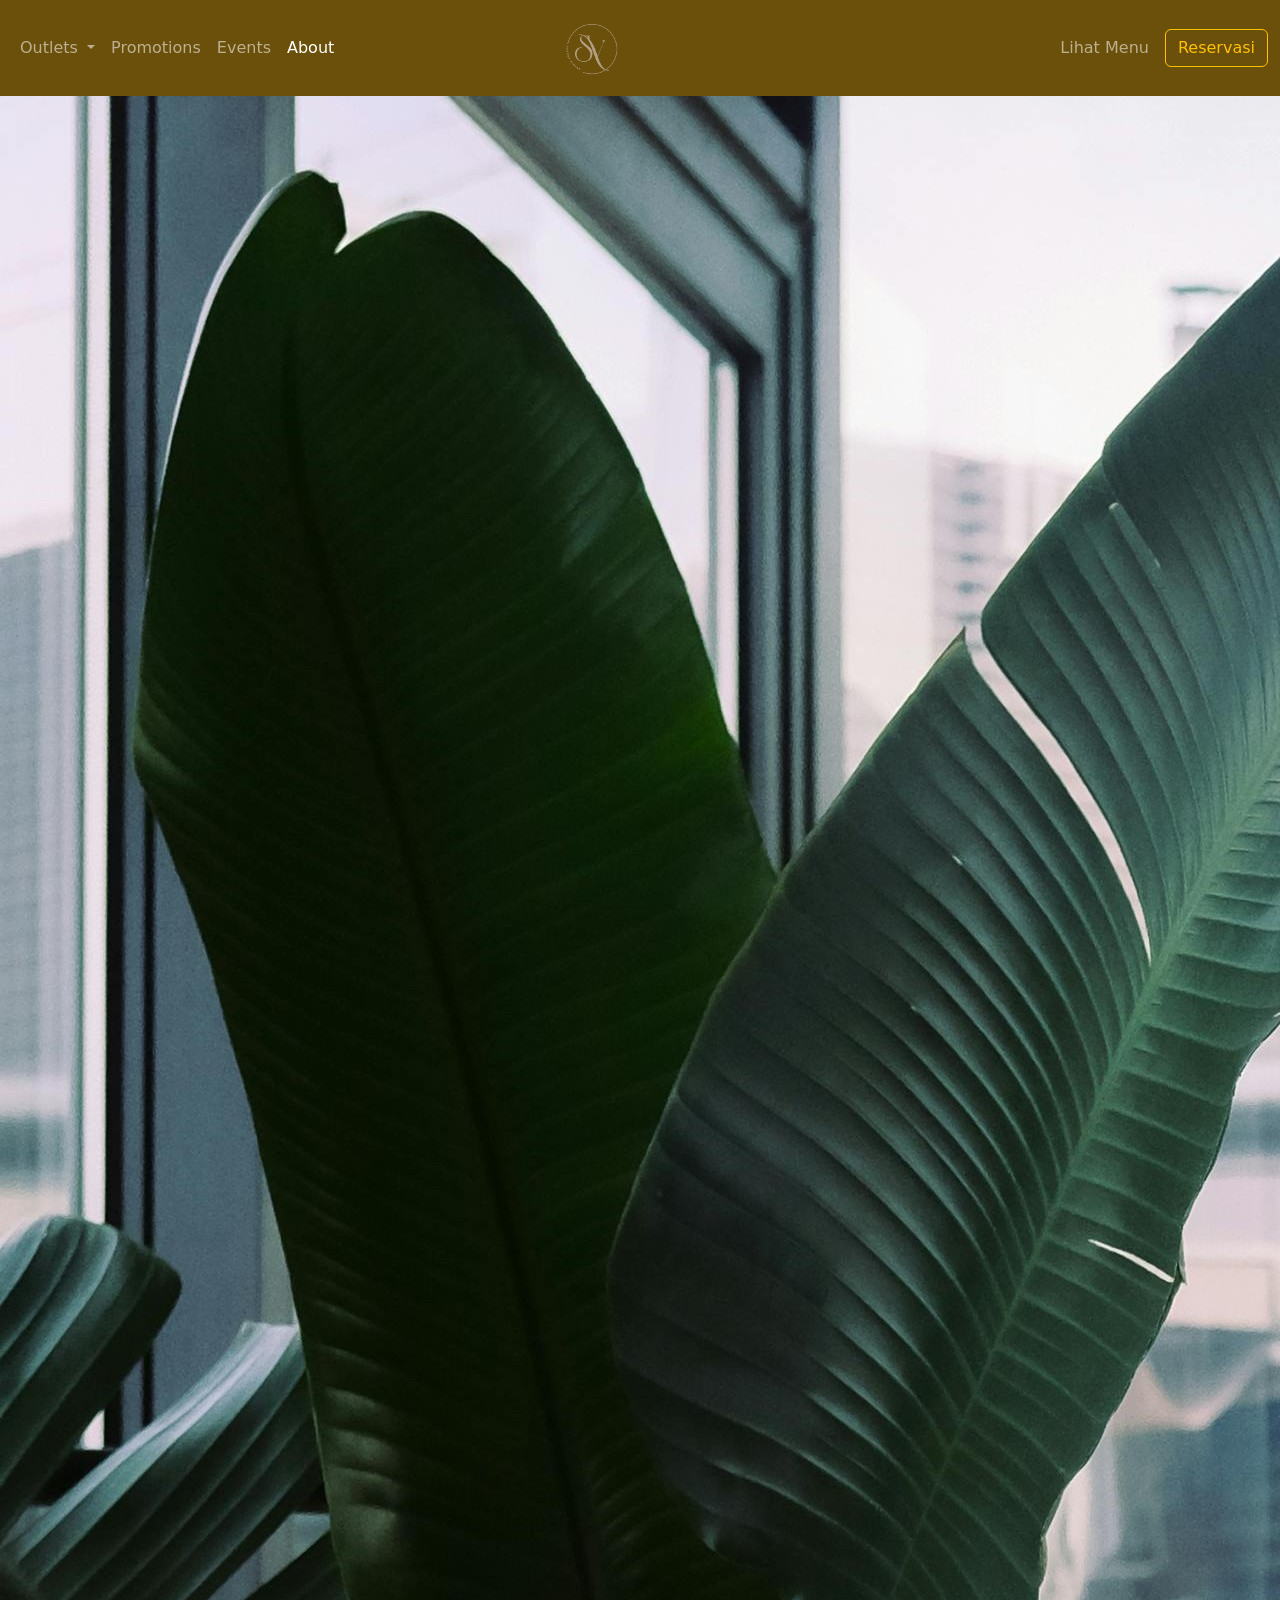
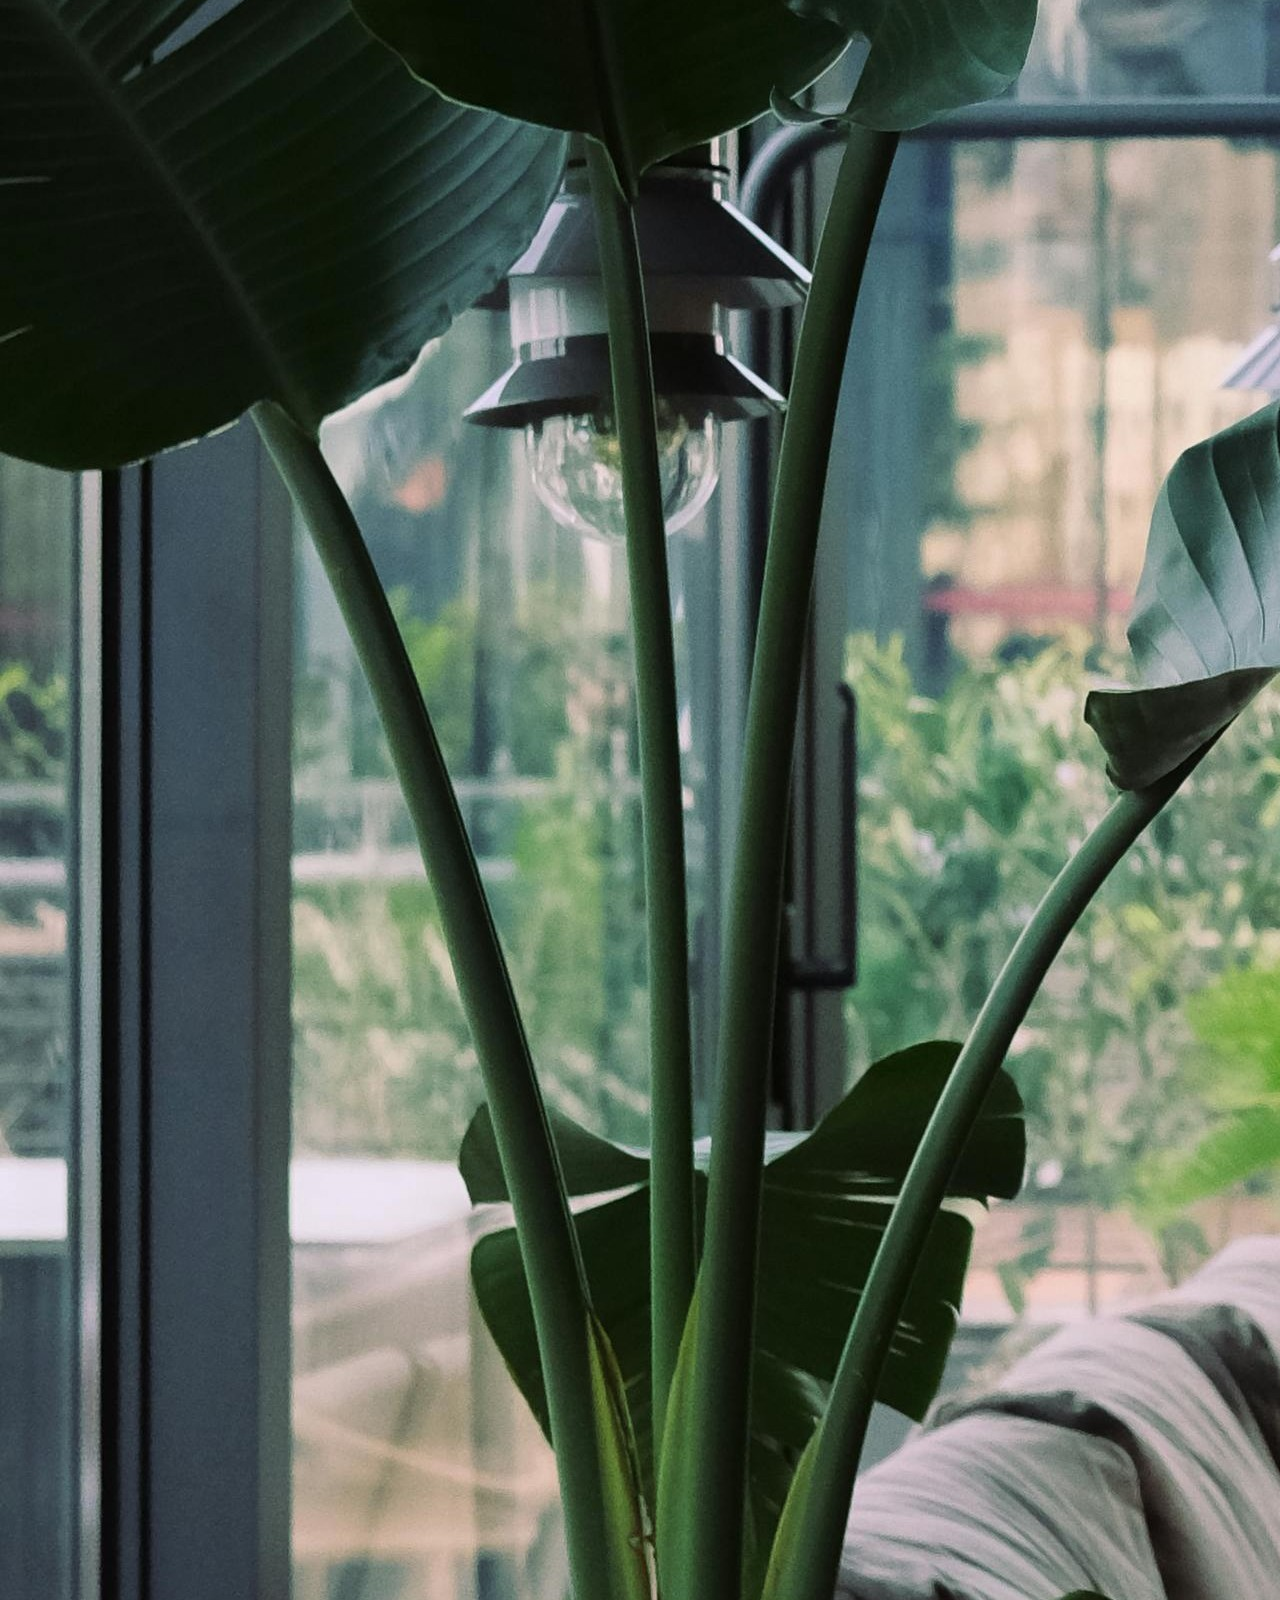
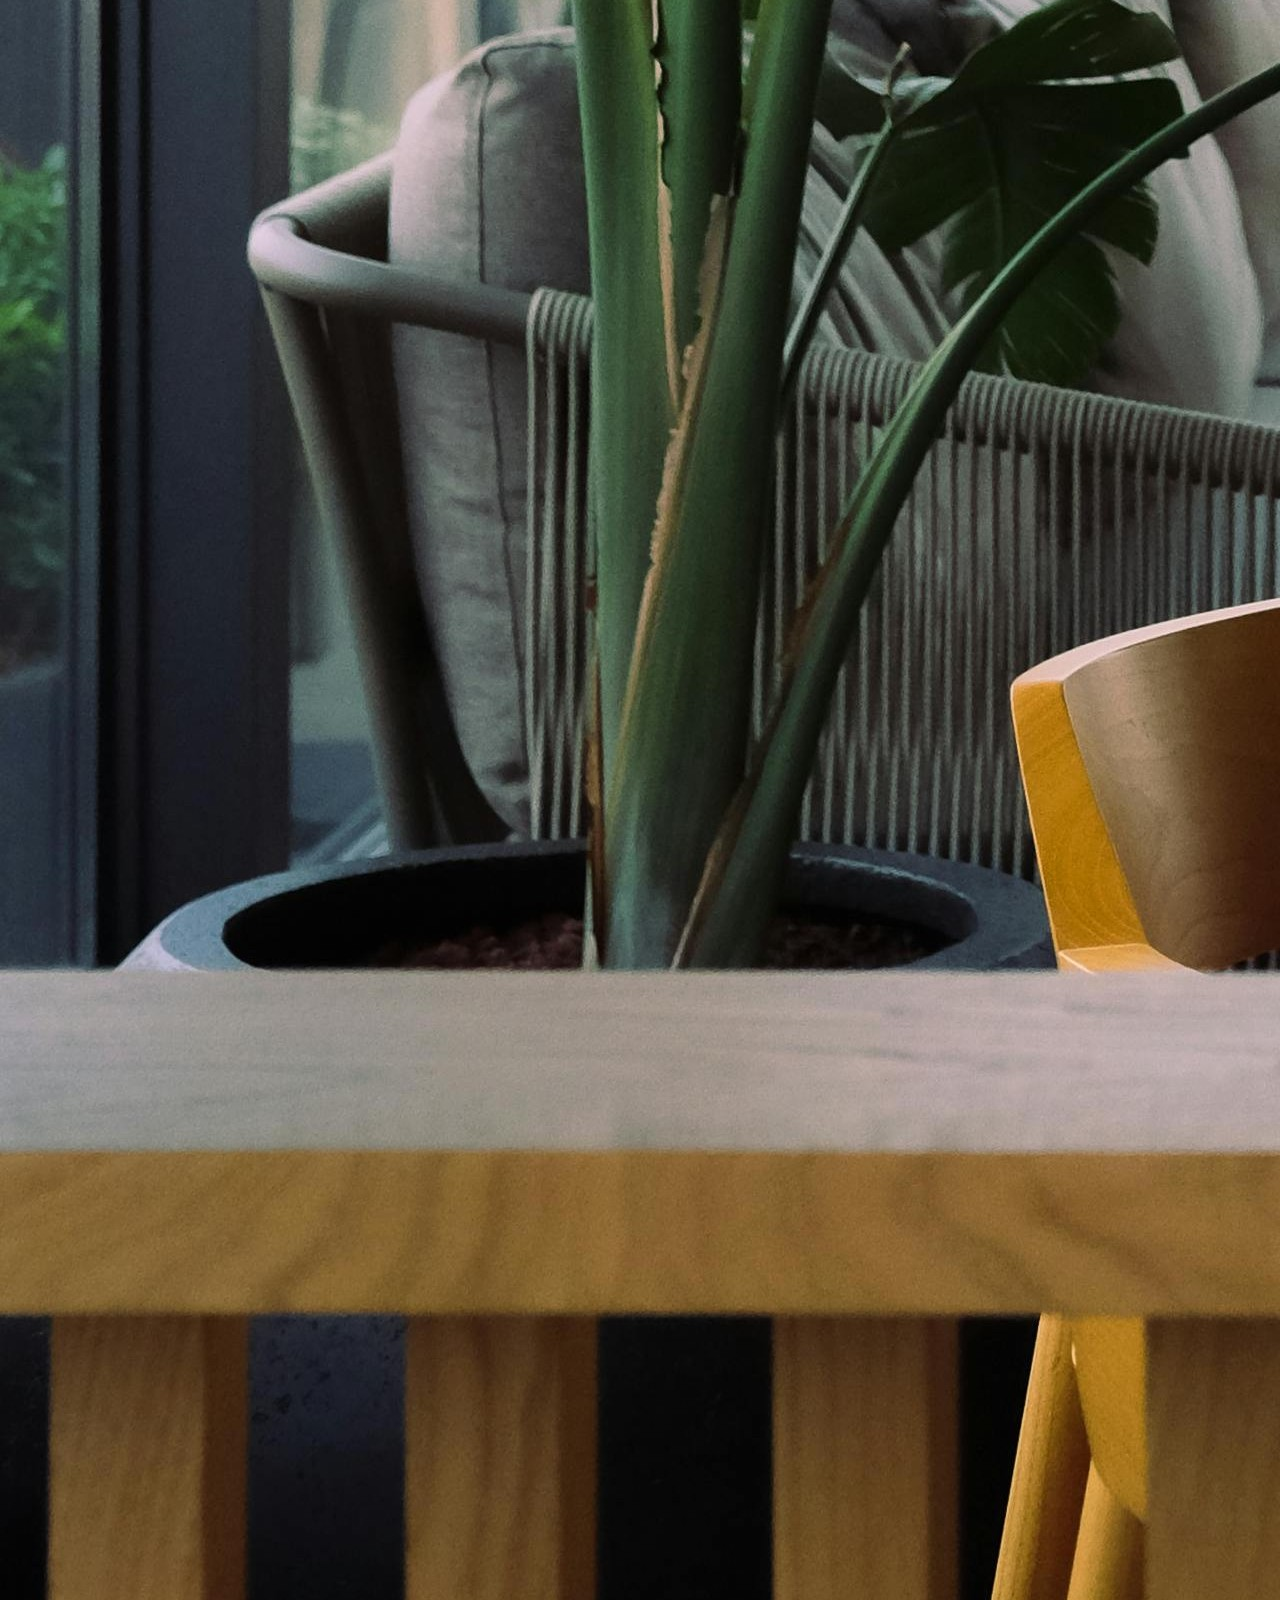
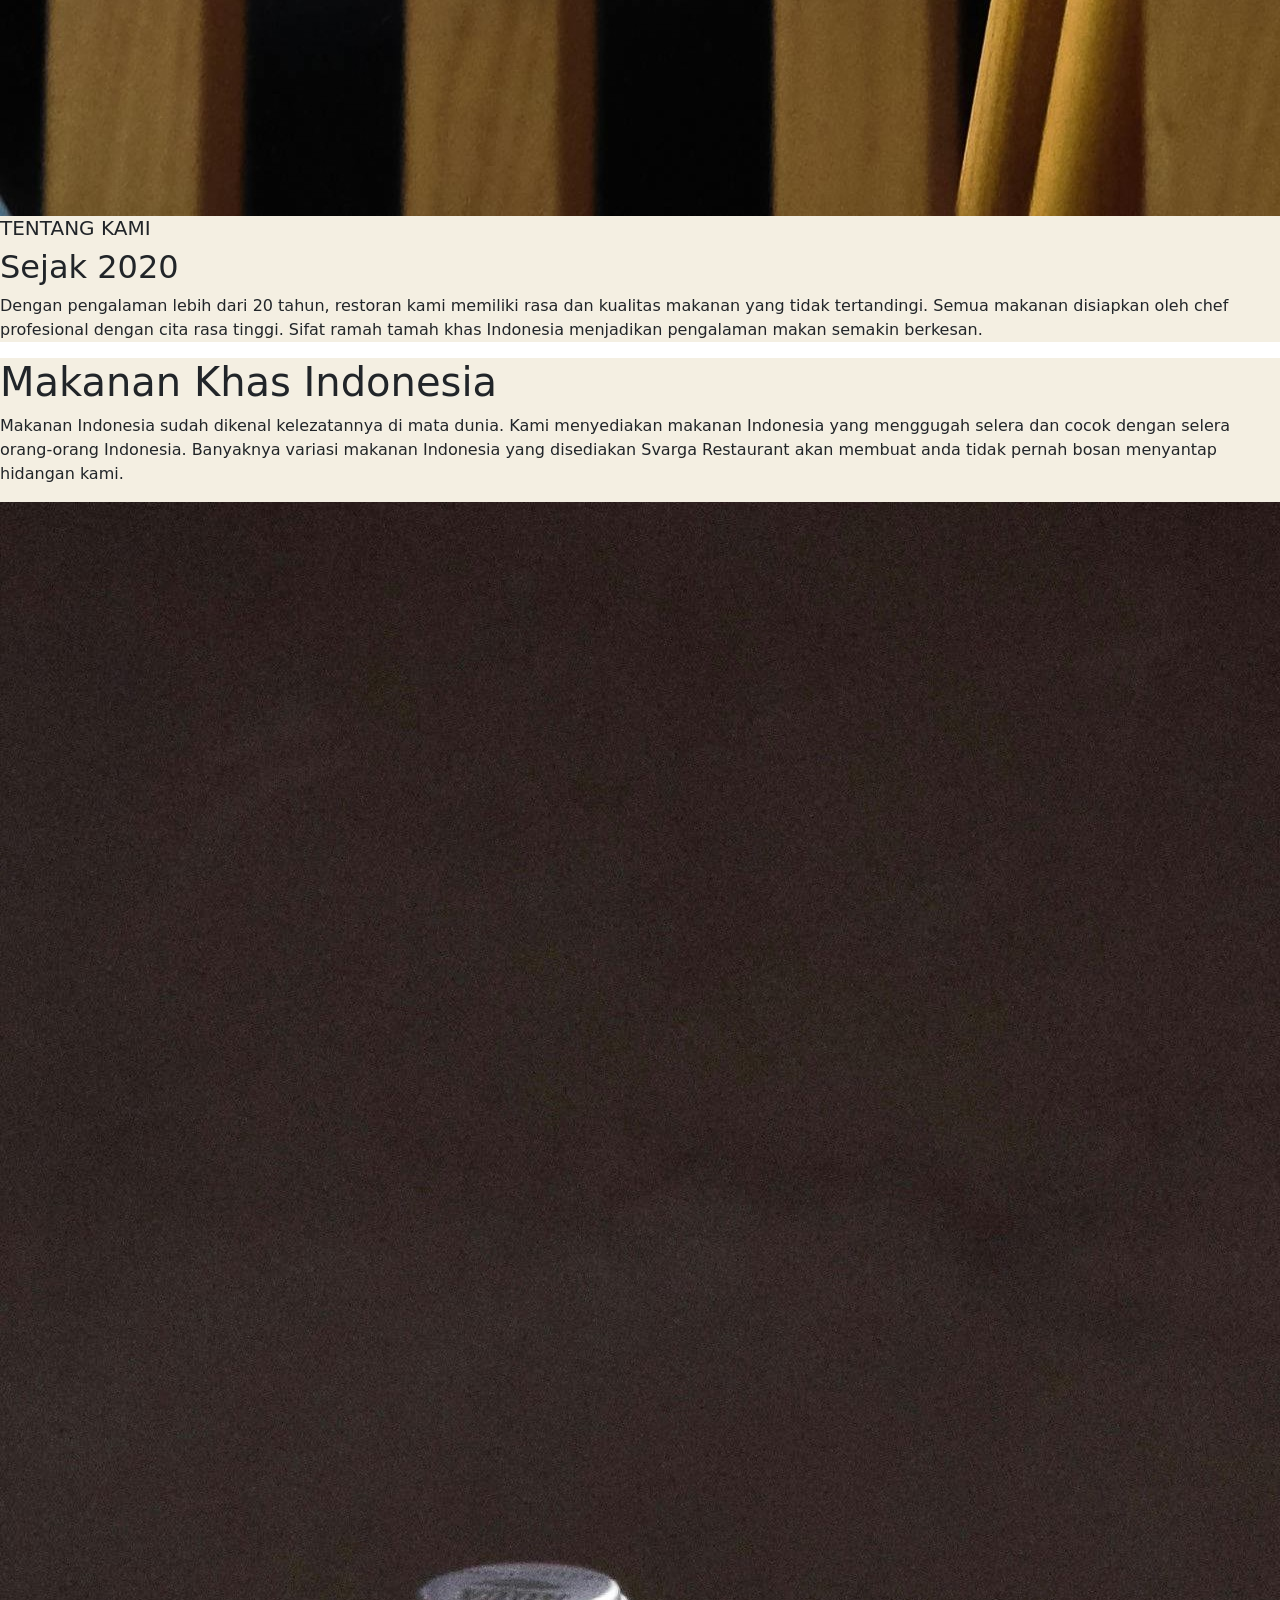
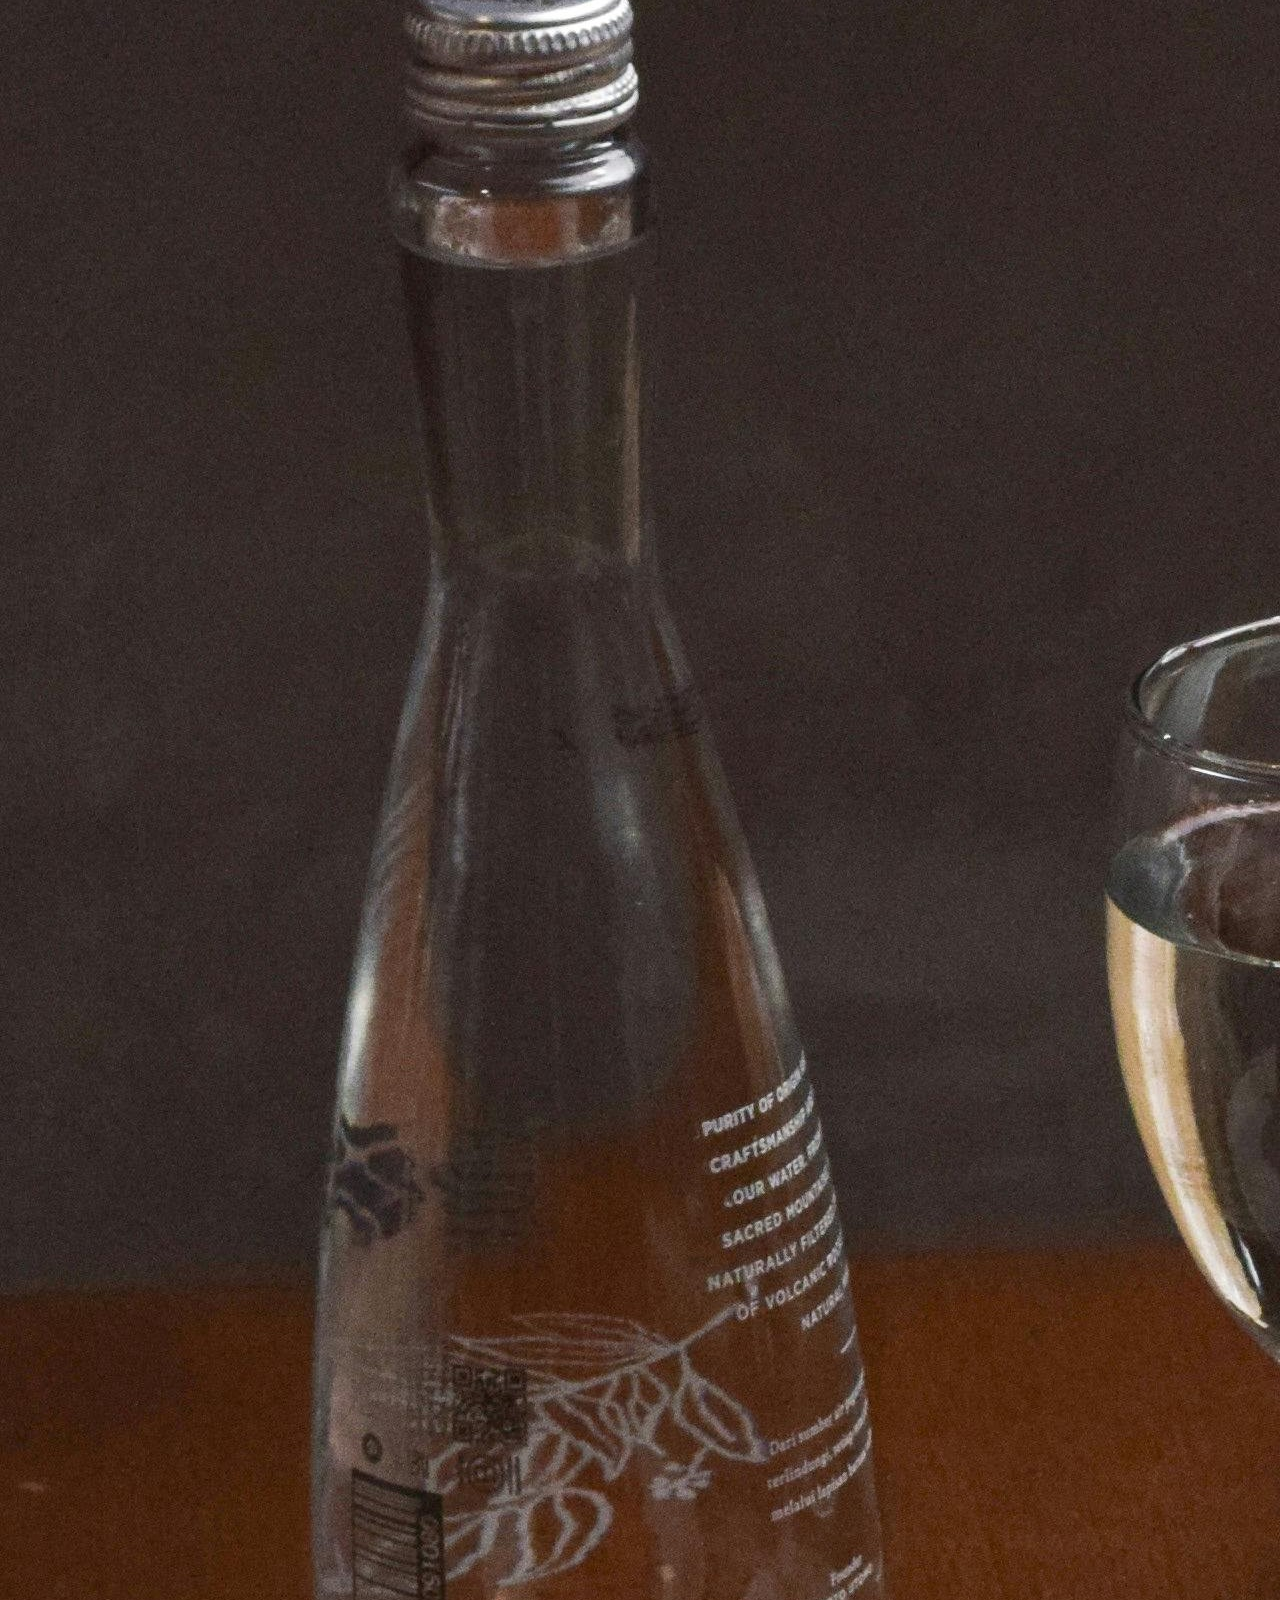
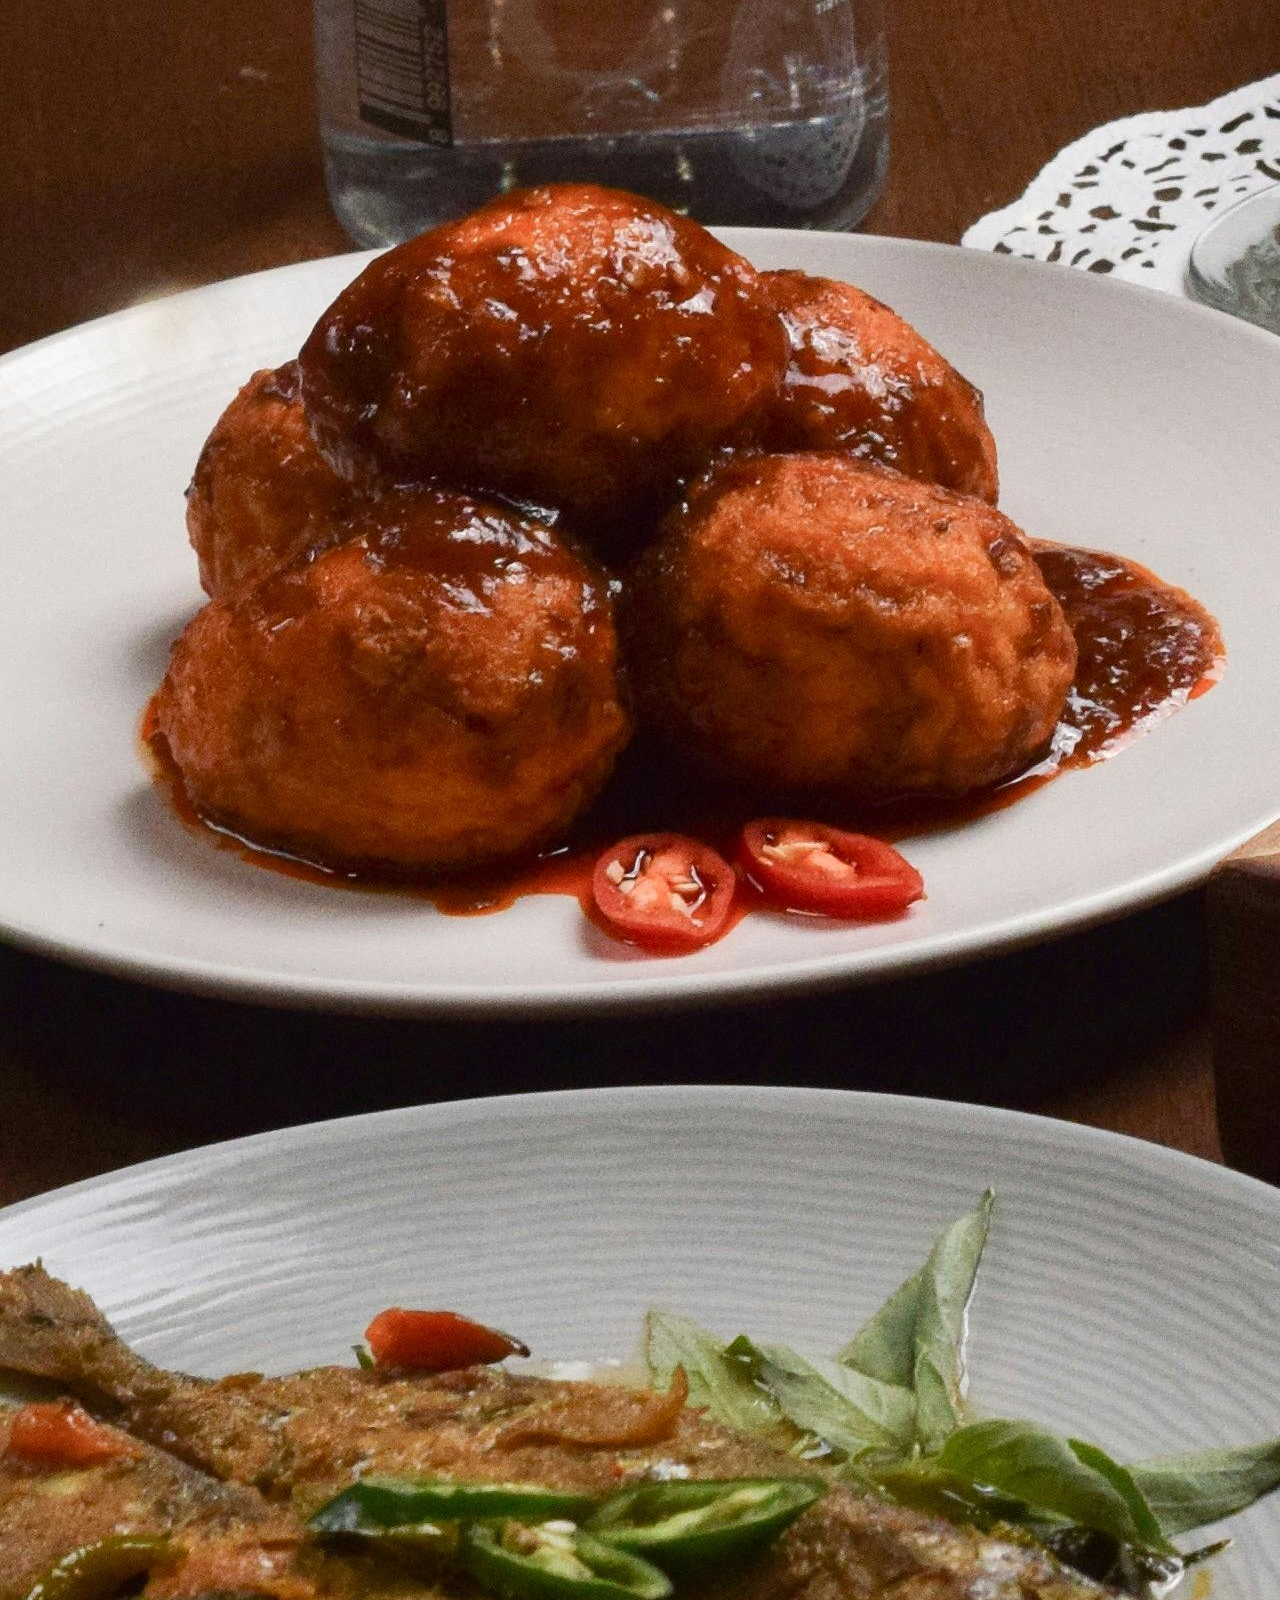
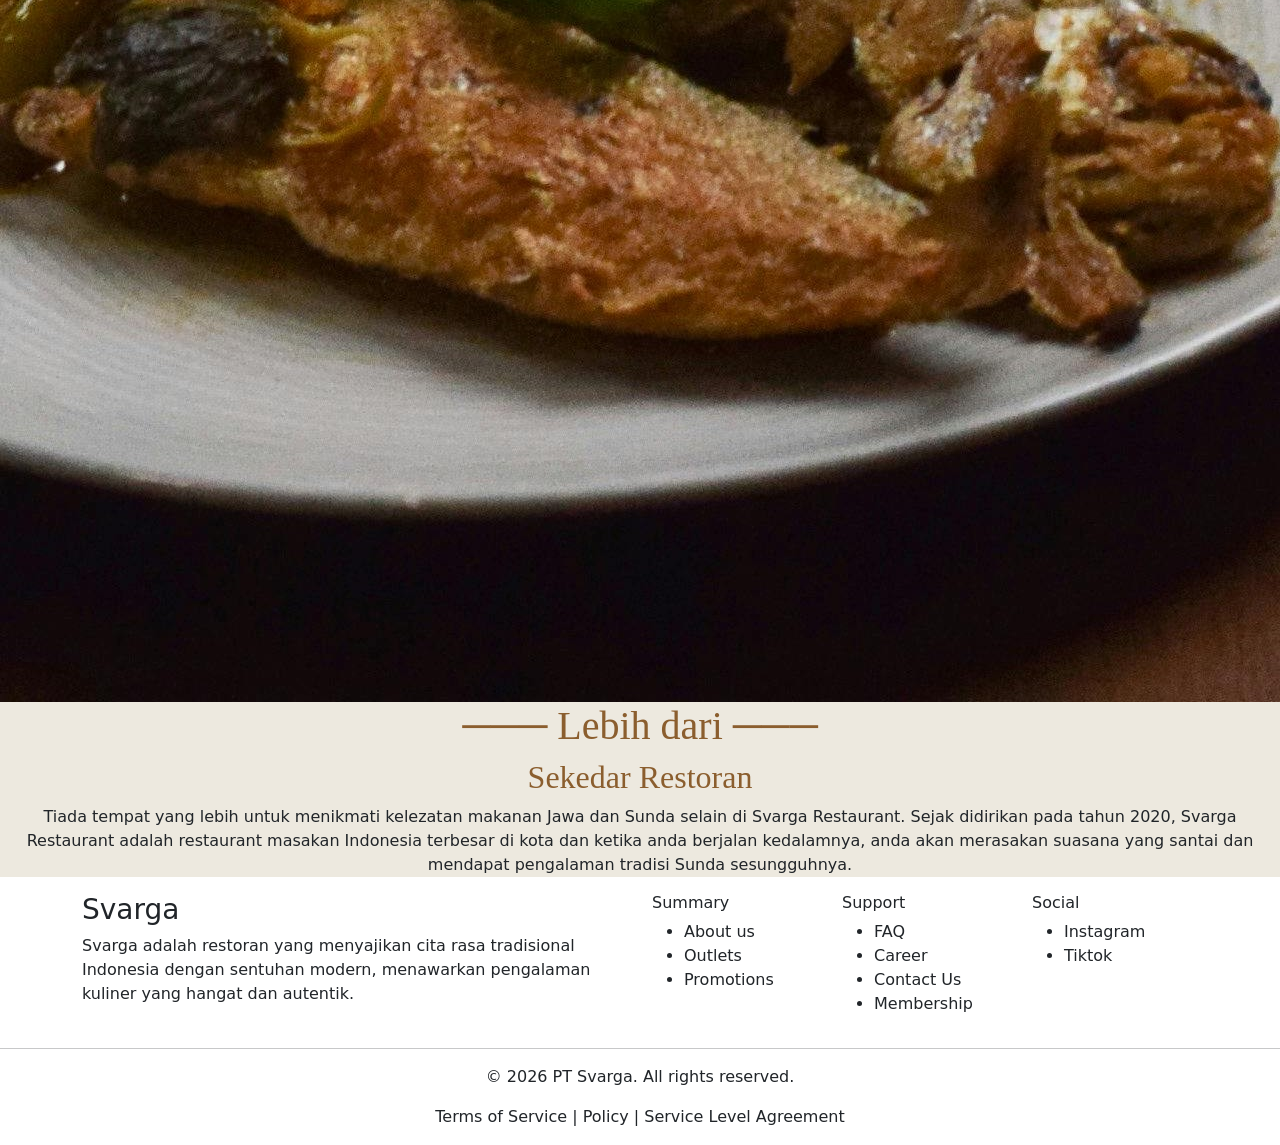
==== about.html @ 3de5080f "new" ====
<!DOCTYPE html>
<html lang="en">
<head>
    <meta charset="UTF-8">
    <meta name="viewport" content="width=device-width, initial-scale=1.0">
    <link href="https://cdn.jsdelivr.net/npm/bootstrap@5.3.8/dist/css/bootstrap.min.css" rel="stylesheet">
    <link rel="stylesheet" href="ubah.css">
    <title>About</title>
</head>
<body>
     <nav class="navbar navbar-expand-lg navbar-dark" style="background-color: #6a500a;">
        <div class="container-fluid">

            <button class="navbar-toggler" type="button" data-bs-toggle="collapse" data-bs-target="#navbarNavDropdown">
                <span class="navbar-toggler-icon"></span>
            </button>

            <div class="collapse navbar-collapse" id="navbarNavDropdown">

                <ul class="navbar-nav">

                    <li class="nav-item dropdown">
                        <a class="nav-link dropdown-toggle" href="#" role="button" data-bs-toggle="dropdown">
                            Outlets
                        </a>
                        <ul class="dropdown-menu">
                            <li><span class="dropdown-item-text">Svarga Menteng</span></li>
                            <li><span class="dropdown-item-text">Svarga Bali</span></li>
                            <li><span class="dropdown-item-text">Svarga Surabaya</span></li>
                            <li><span class="dropdown-item-text">Svarga Jogja</span></li>
                        </ul>
                    </li>

                    <li class="nav-item">
                        <a class="nav-link" href="promo.html">Promotions</a>
                    </li>

                    <li class="nav-item">
                        <a class="nav-link" href="event.html">Events</a>
                    </li>

                    <li class="nav-item">
                        <a class="nav-link active" href="about.html">About</a>
                    </li>

                </ul>

                <div class="mx-auto">
                    <img src="photo/logo.png" alt="Logo" width="80" class="d-block">
                </div>

                <ul class="navbar-nav ms-auto align-items-center">
                    <li class="nav-item">
                        <a class="nav-link" href="menu.html">Lihat Menu</a>
                    </li>

                    <li class="nav-item ms-2">
                        <button class="btn btn-outline-warning">Reservasi</button>
                    </li>
                </ul>

            </div>
        </div>
    </nav>
    <section class="about" style="background-color: #f4efe2;">
        <div class="image">
            <img src="photo/resto.jpg" alt="">
        </div>
        <div class="text">
            <h5>TENTANG KAMI</h5>
            <h2>Sejak 2020</h2>
            <p>Dengan pengalaman lebih dari 20 tahun, restoran kami memiliki rasa dan kualitas
            makanan yang tidak tertandingi. Semua makanan disiapkan oleh chef profesional
            dengan cita rasa tinggi. Sifat ramah tamah khas Indonesia menjadikan pengalaman
            makan semakin berkesan.</p>
        </div>
    </section>
    <section class="about-kanan" style="background-color: #f4efe2;">
        <div class="text-kanan">
            <h1>Makanan Khas Indonesia</h1>
            <p>Makanan Indonesia sudah dikenal kelezatannya di mata dunia. Kami menyediakan makanan Indonesia yang menggugah selera dan cocok dengan selera orang-orang Indonesia. Banyaknya variasi makanan Indonesia yang disediakan Svarga Restaurant akan membuat anda tidak pernah bosan menyantap hidangan kami.</p>
        </div>
        <div class="image-kanan">
            <img src="photo/resto1.jpg" alt="">
        </div>
    </section>
    <section class="tentang" style="background-color: #ede9df;">
        <div>
            <h1 class="text-center" style="font-family: Georgia, 'Times New Roman', Times, serif; color: #8b5e2e;">─── Lebih dari ───</h1>
            <h2 class="text-center" style="font-family: Georgia, 'Times New Roman', Times, serif; color: #8b5e2e;">Sekedar Restoran</h2>
            <p class="text-center">Tiada tempat yang lebih untuk menikmati kelezatan makanan Jawa dan Sunda selain di Svarga Restaurant. 
                Sejak didirikan pada tahun 2020, Svarga Restaurant adalah restaurant masakan Indonesia terbesar di kota dan ketika anda berjalan kedalamnya, anda akan merasakan suasana yang santai dan mendapat pengalaman tradisi Sunda sesungguhnya.</p>
        </div>
    </section>
    <footer class="footer">
    <div class="container">
        <div class="row">
            <div class="col-md-6">
                <h3 class="merk">Svarga</h3>
                <p> Svarga adalah restoran yang menyajikan cita rasa tradisional Indonesia dengan sentuhan modern, menawarkan pengalaman kuliner yang hangat dan autentik.</p>
            </div>
            <div class="col-md-6">
                <div class="row">
                    <div class="col-4">
                        <h6>Summary</h6>
                        <ul class="list">
                            <li>About us</li>
                            <li>Outlets</li>
                            <li>Promotions</li>
                        </ul>
                    </div>
                    <div class="col-4">
                        <h6>Support</h6>
                        <ul class="list">
                            <li>FAQ</li>
                            <li>Career</li>
                            <li>Contact Us</li>
                            <li>Membership</li> 
                        </ul>
                    </div>
                    <div class="col-4">
                        <h6>Social</h6>
                        <ul class="list">
                            <li>Instagram</li>
                            <li>Tiktok</li>
                        </ul>
                    </div>
                </div>
            </div>
        </div>
    </div>
    <hr>
    <div class="bawah text-center">
        <p>© 2026 PT Svarga. All rights reserved.</p>
        <p>Terms of Service | Policy | Service Level Agreement</p>
    </div>
</footer>
<script src="https://cdn.jsdelivr.net/npm/bootstrap@5.3.8/dist/js/bootstrap.min.js" integrity="sha384-G/EV+4j2dNv+tEPo3++6LCgdCROaejBqfUeNjuKAiuXbjrxilcCdDz6ZAVfHWe1Y" crossorigin="anonymous"></script>
</body>
</html>
---- ubah.css ----
.body{
  font-family: 'poppins', 'sans-serif';
}

.hero-image {
  background-image: url(tumbnail.jpg); 
  min-height: 100vh; /* ganti ini */
  background-size: cover;
  background-position: center;
  position: relative;
  margin-bottom: 50px;
}

.hero-text {
  position: absolute;
  text-align: center;
  top: 50%;
  left: 50%;
    transform: translate(-50%, -50%);
  color: white;
}

.kolom-makanan{
  text-align: start;
  margin-top: 50px;
  margin-bottom: 50px;
}

.kolom-gambar img {
  width: 100%;
  height: auto;
  margin-top: 15px;
  margin-bottom: 60px;
  margin-left: 30px; /* ini yang bikin geser ke kanan */
  border-radius: 10px;
}
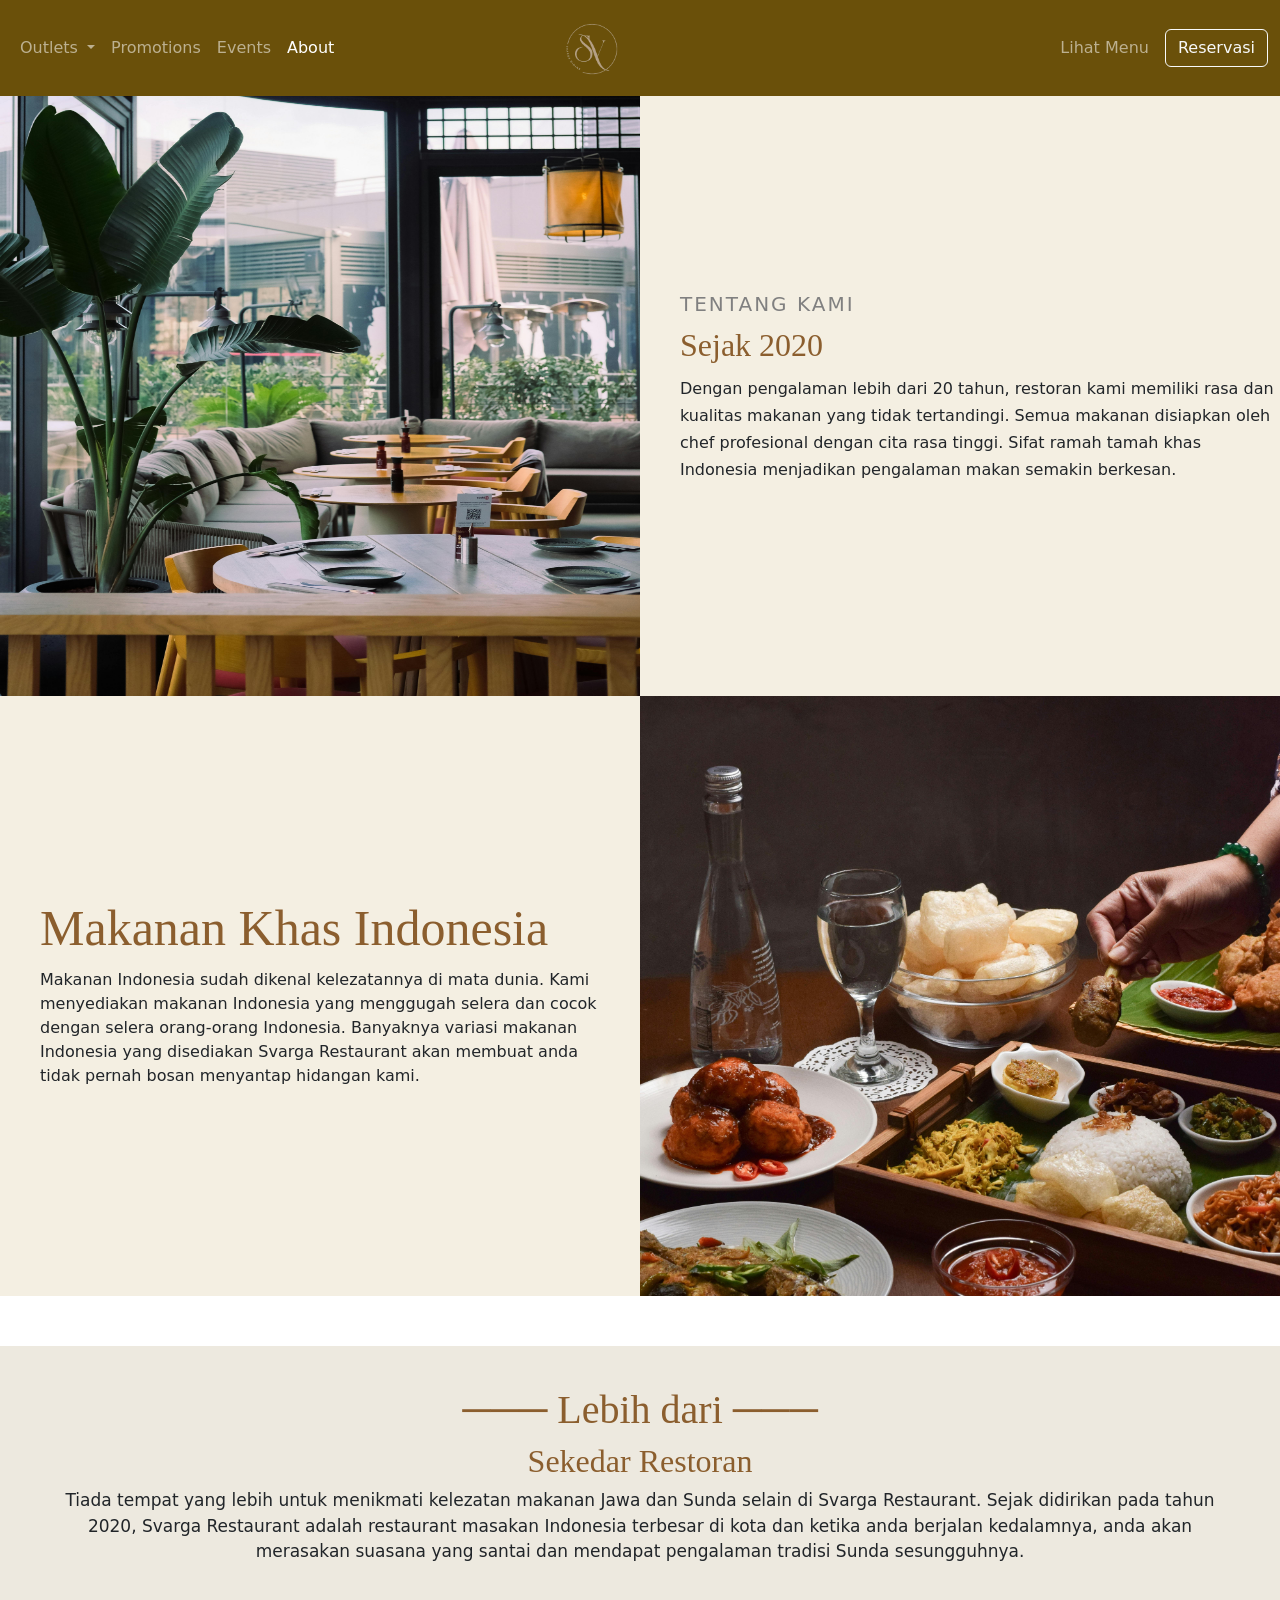
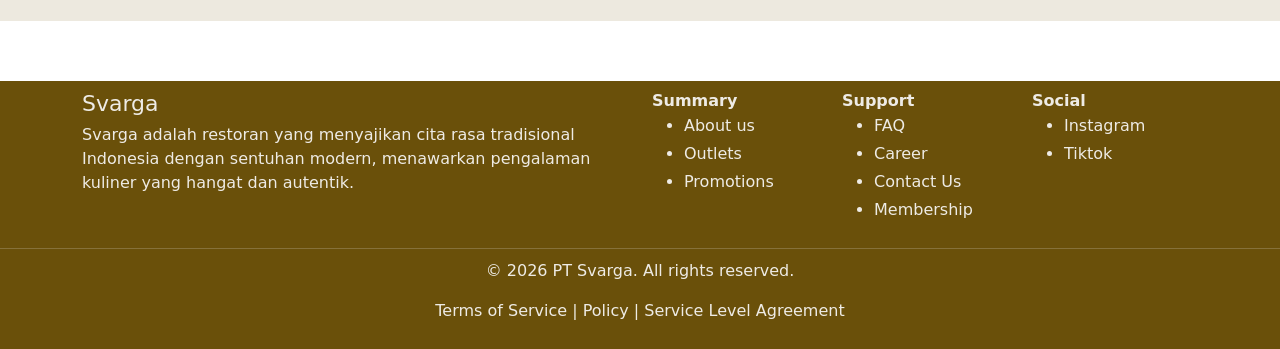
==== commit 568a7dba: "bismillah" ====
--- a/about.html
+++ b/about.html
@@ -55,7 +55,7 @@
                     </li>
 
                     <li class="nav-item ms-2">
-                        <button class="btn btn-outline-warning">Reservasi</button>
+                        <button class="btn btn-outline-light">Reservasi</button>
                     </li>
                 </ul>
 
--- a/ubah.css
+++ b/ubah.css
@@ -3,8 +3,8 @@
 }
 
 .hero-image {
-  background-image: url(tumbnail.jpg); 
-  min-height: 100vh; /* ganti ini */
+  background-image: url(photo/aa.jpg); 
+  min-height: 100vh; 
   background-size: cover;
   background-position: center;
   position: relative;
@@ -12,12 +12,13 @@
 }
 
 .hero-text {
+  font-family: 'Franklin Gothic Medium', 'Arial Narrow', Arial, sans-serif;
   position: absolute;
   text-align: center;
   top: 50%;
   left: 50%;
-    transform: translate(-50%, -50%);
-  color: white;
+  transform: translate(-50%, -50%);
+  color: rgb(255, 234, 76);
 }
 
 .kolom-makanan{
@@ -31,6 +32,407 @@
   height: auto;
   margin-top: 15px;
   margin-bottom: 60px;
-  margin-left: 30px; /* ini yang bikin geser ke kanan */
+  margin-left: 30px; 
   border-radius: 10px;
-}+}
+
+.hero{
+  background-image: url(photo/thumm.jpg); 
+  min-height: 100vh; 
+  background-size: cover;
+  background-position: center;
+  position: relative;
+  margin-bottom: 0px;
+}
+
+.reservasi{
+  font-size: 60px;
+  font-weight: bold;
+}
+
+.lokasi {
+  display: block;
+  width: 380px;          
+  margin: 10px auto;    
+  padding: 15px;
+  border-radius: 50px;   
+  font-weight: bold;
+  font-size: 16px;
+}
+
+.login{
+  display: block;
+  background-color: #d8d3c5;
+  width: 380px;          
+  margin: 45px auto;    
+  padding: 15px;
+  border-radius: 10px; 
+  font-weight: bold;
+  font-size: 16px;
+}
+
+.submit{
+  margin : 10px auto;
+  background-color: black;
+  width: 300px;
+  border-radius: 10px;
+}
+
+.proomo {
+  background-color: #ede9df;
+   padding-bottom: 6%;
+}
+
+.promo {
+  color: #5c4a2d;
+  display: flex;          
+  align-items: center;     
+  gap: 40px;
+  margin-bottom: 40px;
+}
+
+.deskripsi {
+  text-align: left; 
+  padding-left: 30px;
+}
+.gambarp {
+  margin-left: 200px;
+  margin-top: 60px;
+}
+
+.gambarp img {
+  width: 400px;
+}
+
+.card-promo {
+  display: flex;
+  justify-content: center;
+  gap: 60px;
+  flex-wrap: wrap;
+  margin-top: 30px;
+}
+
+.page3 {
+  color: #5c4a2d;
+  background-color: #ede9df;
+  margin-top: 40px;
+  margin-bottom: 20px;
+  padding: 40px 0;
+  padding-bottom: 30px;
+}
+
+.page3 h1 {
+  font-family: Georgia, 'Times New Roman', Times, serif;
+}
+
+.page3 p {
+  font-size: 15px;
+  font-family: 'Segoe UI', Tahoma, Geneva, Verdana, sans-serif;
+}
+.footer {
+  background-color: #6a500a;
+  margin-top: 60px;
+  padding: 10px 0;
+  color: #eeebe5;
+}
+
+.footer .merk {
+  font-size: 22px;
+  margin-bottom: 6px;
+}
+
+.footer h6 {
+  font-weight: bold;
+  margin-bottom: 4px;
+}
+
+.footer ul li {
+  margin-bottom: 4px;
+}
+
+.footer ul li:hover {
+  color: #d97742;
+}
+
+.footer hr {
+  margin: 10px 0;
+  border-color: #d8d3c5;
+}
+
+.events .row {
+  display: flex;
+  align-items: flex-start; 
+}
+
+.foto {
+  flex: 1;
+}
+
+.foto img {
+  width: 100%;
+  height: auto;
+  margin-top: 2cm;
+}
+
+.teks {
+  margin-top: 2cm;
+  margin-left: 20px;
+  flex: 1;
+  text-align: left;
+}
+
+.teks h2 {
+  font-family: 'Playfair Display', serif;
+  font-size: 32px;
+  font-weight: 500;
+  color: #3e3e3e;
+  margin-bottom: 20px;
+}
+
+.teks p {
+  font-size: 15px;
+  line-height: 1.8;
+  color: #6b6b6b;
+  margin-bottom: 15px;
+}
+
+.foto2 {
+  flex: 1;
+}
+
+.foto2 img {
+  width: 100%;
+  height: auto;
+  margin-top: 2cm;
+}
+
+.teks2 {
+  margin-top: 2cm;
+  flex: 1;
+  margin-right: 20px;
+  text-align: right;
+}
+
+.teks2 h2 {
+  font-family: 'Playfair Display', serif;
+  font-size: 32px;
+  font-weight: 500;
+  color: #3e3e3e;
+  margin-bottom: 20px;
+}
+
+.events1 .row {
+  display: flex;
+  flex-direction: row-reverse;
+}
+
+.events2 .row {
+  display: flex;
+  align-items: flex-start; 
+}
+
+.foto3 {
+  flex: 1;
+}
+
+.foto3 img {
+  width: 100%;
+  height: auto;
+  margin-top: 2cm;
+}
+
+.teks3 {
+  margin-top: 2cm;
+  margin-left: 20px;
+  flex: 1;
+  text-align: left;
+}
+
+.teks3 h2 {
+  font-family: 'Playfair Display', serif;
+  font-size: 32px;
+  font-weight: 500;
+  margin-bottom: 20px;
+}
+
+.menu  {
+  padding-bottom: 60px;
+}
+
+.card-menu {
+  display: flex;
+  justify-content: center;
+  gap: 60px;
+  flex-wrap: wrap;
+  margin-top: 30px;
+}
+.card {
+    transition: 0.3s;
+    cursor: pointer;
+}
+
+.card:hover {
+    transform: translateY(-10px);
+    box-shadow: 0 10px 25px rgba(0,0,0,0.2);
+}
+
+.card img {
+  height: 300px;        
+  object-fit: cover;   
+}
+.about {
+  display: flex;
+  align-items: center;
+  gap: 40px;
+}
+
+.image {
+  width: 50%;
+  margin-left: 0;
+  
+}
+
+.image img {
+  width: 100%;
+  height: 600px;
+  margin-left: 0%;
+}
+
+.text {
+  flex: 1;
+}
+
+.text h5 {
+  color: gray;
+  letter-spacing: 2px;
+}
+
+.text h2 {
+  font-size: 32px;
+  color: #8b5e2e;
+  font-family: Georgia, 'Times New Roman', Times, serif;
+  margin: 10px 0;
+}
+
+.text p {
+  line-height: 1.7;
+}
+
+.about-kanan {
+  display: flex;
+  align-items: center;
+}
+
+.text-kanan {
+  width: 50%;
+  padding: 40px;
+}
+
+.text-kanan h1 {
+  font-size: 50px;
+  color: #8b5e2e;
+  font-family: Georgia, 'Times New Roman', Times, serif;
+  margin: 10px 0;
+}
+
+.image-kanan {
+  width: 50%;
+}
+
+.image-kanan img {
+  width: 100%;
+  height: 600px;
+  object-fit: cover;
+}
+
+.tentang {
+  padding-top: 40px;
+  padding-bottom: 40px;
+  margin-top: 50px;
+}
+
+.tentang p {
+justify-content: center;
+font-size: 17px;
+padding-left: 60px;
+padding-right: 60px;
+}
+
+.cardd {
+  margin-top: 30px;
+  border-radius: 16px;
+  border: none;
+  box-shadow: 0 10px 30px rgba(0,0,0,0.08);
+}
+
+
+.card-header {
+  background: none;
+  border-bottom: none;
+  text-align: center;
+}
+
+.card-header h5 {
+  font-weight: 600;
+  margin-bottom: 5px;
+}
+
+.card-header p {
+  font-size: 14px;
+  color: #777;
+}
+
+.form-control {
+  border-radius: 10px;
+  padding: 12px;
+  border: 1px solid #ddd;
+  transition: all 0.3s ease;
+}
+
+.form-control:focus {
+  border-color: #6a500a;
+  box-shadow: 0 0 0 2px rgba(106,80,10,0.15);
+}
+
+
+.btn-success {
+  background-color: #6a500a;
+  border: none;
+  border-radius: 10px;
+  padding: 12px;
+  font-weight: 500;
+}
+
+.btn-success:hover {
+  background-color: #4e3a07;
+}
+
+a {
+  color: #6a500a;
+  font-weight: 500;
+}
+
+.text-danger {
+  font-size: 13px;
+}
+
+.booking-card{
+    width: 450px;
+    background: white;
+    padding: 30px;
+    border-radius: 15px;
+    box-shadow: 0 2px 10px rgba(0,0,0,0.1);
+}
+
+.booking-wrapper{
+    min-height: 100vh;
+    display: flex;
+    justify-content: center;
+    align-items: center;
+}
+
+.form-control,
+.form-select{
+    height: 45px;
+    border-radius: 10px;
+}
